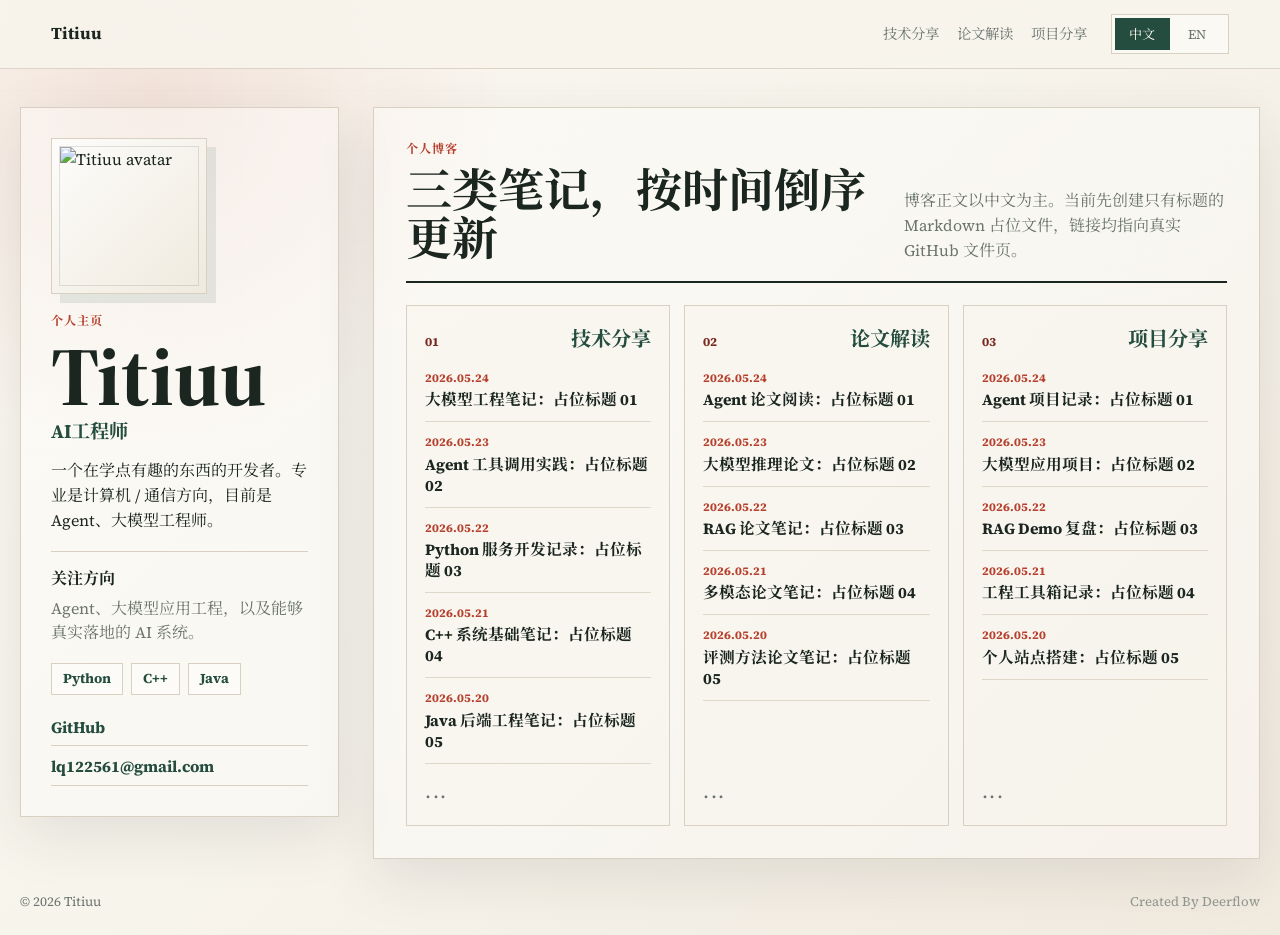
==== index.html @ c2ab6fb0 "Refine homepage resume layout" ====
<!DOCTYPE html>
<html lang="zh-CN">
  <head>
    <meta charset="UTF-8" />
    <meta name="viewport" content="width=device-width, initial-scale=1.0" />
    <meta
      name="description"
      content="Titiuu 的个人主页，记录 AI Agent、大模型工程、论文解读、技术分享和项目实践。"
    />
    <title>Titiuu | AI Engineer</title>
    <link rel="preconnect" href="https://fonts.googleapis.com" />
    <link rel="preconnect" href="https://fonts.gstatic.com" crossorigin />
    <link
      href="https://fonts.googleapis.com/css2?family=Noto+Serif+SC:wght@500;700&family=Source+Serif+4:opsz,wght@8..60,400;8..60,600;8..60,700&display=swap"
      rel="stylesheet"
    />
    <link rel="stylesheet" href="styles.css" />
  </head>
  <body>
    <div class="paper-grain" aria-hidden="true"></div>

    <header class="site-header">
      <a class="brand" href="#top" aria-label="Titiuu home">Titiuu</a>
      <nav class="nav-links" aria-label="Primary navigation">
        <a href="#tech" data-i18n="nav.tech">技术分享</a>
        <a href="#papers" data-i18n="nav.papers">论文解读</a>
        <a href="#projects" data-i18n="nav.projects">项目分享</a>
      </nav>
      <div class="language-switch" aria-label="Language switch">
        <button class="lang-button is-active" type="button" data-lang="zh">中文</button>
        <button class="lang-button" type="button" data-lang="en">EN</button>
      </div>
    </header>

    <main id="top" class="resume-layout">
      <aside class="profile-card" aria-labelledby="profile-title">
        <figure class="avatar-frame">
          <img src="https://github.com/Titiuu.png?size=512" alt="Titiuu avatar" />
        </figure>

        <p class="eyebrow" data-i18n="profile.eyebrow">个人主页</p>
        <h1 id="profile-title">Titiuu</h1>
        <p class="role" data-i18n="profile.role">AI工程师</p>
        <p class="profile-summary" data-i18n="profile.summary">
          一个在学点有趣的东西的开发者。专业是计算机 / 通信方向，目前是 Agent、大模型工程师。
        </p>

        <div class="profile-block">
          <h2 data-i18n="profile.focusTitle">关注方向</h2>
          <p data-i18n="profile.focus">
            Agent、大模型应用工程，以及能够真实落地的 AI 系统。
          </p>
        </div>

        <div class="skills" aria-label="Skills">
          <span>Python</span>
          <span>C++</span>
          <span>Java</span>
        </div>

        <div class="contact-links" aria-label="Contact links">
          <a href="https://github.com/Titiuu" target="_blank" rel="noreferrer">GitHub</a>
          <a href="mailto:lq122561@gmail.com">lq122561@gmail.com</a>
        </div>
      </aside>

      <section class="writing-board" aria-labelledby="writing-title">
        <div class="board-heading">
          <div>
            <p class="eyebrow" data-i18n="board.eyebrow">个人博客</p>
            <h2 id="writing-title" data-i18n="board.title">三类笔记，按时间倒序更新</h2>
          </div>
          <p data-i18n="board.note">
            博客正文以中文为主。当前先创建只有标题的 Markdown 占位文件，链接均指向真实 GitHub 文件页。
          </p>
        </div>

        <div class="columns">
          <article id="tech" class="article-column">
            <header>
              <span class="column-index">01</span>
              <h3 data-i18n="columns.tech">技术分享</h3>
            </header>
            <ol class="article-list">
              <li>
                <time datetime="2026-05-24">2026.05.24</time>
                <a href="https://github.com/Titiuu/Titiuu.github.io/blob/main/blogs/tech/2026-05-24-llm-engineering-notes.md" target="_blank" rel="noreferrer">大模型工程笔记：占位标题 01</a>
              </li>
              <li>
                <time datetime="2026-05-23">2026.05.23</time>
                <a href="https://github.com/Titiuu/Titiuu.github.io/blob/main/blogs/tech/2026-05-23-agent-tool-calling.md" target="_blank" rel="noreferrer">Agent 工具调用实践：占位标题 02</a>
              </li>
              <li>
                <time datetime="2026-05-22">2026.05.22</time>
                <a href="https://github.com/Titiuu/Titiuu.github.io/blob/main/blogs/tech/2026-05-22-python-service-patterns.md" target="_blank" rel="noreferrer">Python 服务开发记录：占位标题 03</a>
              </li>
              <li>
                <time datetime="2026-05-21">2026.05.21</time>
                <a href="https://github.com/Titiuu/Titiuu.github.io/blob/main/blogs/tech/2026-05-21-cpp-systems-notes.md" target="_blank" rel="noreferrer">C++ 系统基础笔记：占位标题 04</a>
              </li>
              <li>
                <time datetime="2026-05-20">2026.05.20</time>
                <a href="https://github.com/Titiuu/Titiuu.github.io/blob/main/blogs/tech/2026-05-20-java-backend-notes.md" target="_blank" rel="noreferrer">Java 后端工程笔记：占位标题 05</a>
              </li>
            </ol>
            <span class="more-mark">...</span>
          </article>

          <article id="papers" class="article-column">
            <header>
              <span class="column-index">02</span>
              <h3 data-i18n="columns.papers">论文解读</h3>
            </header>
            <ol class="article-list">
              <li>
                <time datetime="2026-05-24">2026.05.24</time>
                <a href="https://github.com/Titiuu/Titiuu.github.io/blob/main/blogs/papers/2026-05-24-agent-paper-reading.md" target="_blank" rel="noreferrer">Agent 论文阅读：占位标题 01</a>
              </li>
              <li>
                <time datetime="2026-05-23">2026.05.23</time>
                <a href="https://github.com/Titiuu/Titiuu.github.io/blob/main/blogs/papers/2026-05-23-llm-reasoning-paper.md" target="_blank" rel="noreferrer">大模型推理论文：占位标题 02</a>
              </li>
              <li>
                <time datetime="2026-05-22">2026.05.22</time>
                <a href="https://github.com/Titiuu/Titiuu.github.io/blob/main/blogs/papers/2026-05-22-rag-paper-notes.md" target="_blank" rel="noreferrer">RAG 论文笔记：占位标题 03</a>
              </li>
              <li>
                <time datetime="2026-05-21">2026.05.21</time>
                <a href="https://github.com/Titiuu/Titiuu.github.io/blob/main/blogs/papers/2026-05-21-multimodal-paper-notes.md" target="_blank" rel="noreferrer">多模态论文笔记：占位标题 04</a>
              </li>
              <li>
                <time datetime="2026-05-20">2026.05.20</time>
                <a href="https://github.com/Titiuu/Titiuu.github.io/blob/main/blogs/papers/2026-05-20-evaluation-paper-notes.md" target="_blank" rel="noreferrer">评测方法论文笔记：占位标题 05</a>
              </li>
            </ol>
            <span class="more-mark">...</span>
          </article>

          <article id="projects" class="article-column">
            <header>
              <span class="column-index">03</span>
              <h3 data-i18n="columns.projects">项目分享</h3>
            </header>
            <ol class="article-list">
              <li>
                <time datetime="2026-05-24">2026.05.24</time>
                <a href="https://github.com/Titiuu/Titiuu.github.io/blob/main/blogs/projects/2026-05-24-agent-project-log.md" target="_blank" rel="noreferrer">Agent 项目记录：占位标题 01</a>
              </li>
              <li>
                <time datetime="2026-05-23">2026.05.23</time>
                <a href="https://github.com/Titiuu/Titiuu.github.io/blob/main/blogs/projects/2026-05-23-llm-app-project.md" target="_blank" rel="noreferrer">大模型应用项目：占位标题 02</a>
              </li>
              <li>
                <time datetime="2026-05-22">2026.05.22</time>
                <a href="https://github.com/Titiuu/Titiuu.github.io/blob/main/blogs/projects/2026-05-22-rag-demo-project.md" target="_blank" rel="noreferrer">RAG Demo 复盘：占位标题 03</a>
              </li>
              <li>
                <time datetime="2026-05-21">2026.05.21</time>
                <a href="https://github.com/Titiuu/Titiuu.github.io/blob/main/blogs/projects/2026-05-21-engineering-toolkit.md" target="_blank" rel="noreferrer">工程工具箱记录：占位标题 04</a>
              </li>
              <li>
                <time datetime="2026-05-20">2026.05.20</time>
                <a href="https://github.com/Titiuu/Titiuu.github.io/blob/main/blogs/projects/2026-05-20-personal-site-build.md" target="_blank" rel="noreferrer">个人站点搭建：占位标题 05</a>
              </li>
            </ol>
            <span class="more-mark">...</span>
          </article>
        </div>
      </section>
    </main>

    <footer class="site-footer">
      <span>© 2026 Titiuu</span>
      <a href="https://deerflow.tech" target="_blank" rel="noreferrer">Created By Deerflow</a>
    </footer>

    <script src="script.js"></script>
  </body>
</html>
---- styles.css ----
:root {
  --ink: #1c2621;
  --muted: #6b756e;
  --paper: #f7f4ec;
  --paper-deep: #eee7db;
  --line: #d8d0c0;
  --accent: #b63f2d;
  --accent-dark: #78291f;
  --green: #244d3f;
  --shadow: 0 18px 56px rgba(40, 43, 36, 0.1);
}

* {
  box-sizing: border-box;
}

html {
  scroll-behavior: smooth;
}

body {
  min-height: 100vh;
  margin: 0;
  color: var(--ink);
  background:
    radial-gradient(circle at 12% 10%, rgba(182, 63, 45, 0.11), transparent 22rem),
    linear-gradient(135deg, #fbf8f1 0%, var(--paper) 48%, #f1eadf 100%);
  font-family: "Source Serif 4", "Noto Serif SC", Georgia, serif;
  font-size: 16px;
  line-height: 1.55;
}

a {
  color: inherit;
  text-decoration: none;
}

.paper-grain {
  position: fixed;
  inset: 0;
  pointer-events: none;
  opacity: 0.2;
  background-image:
    linear-gradient(rgba(28, 38, 33, 0.045) 1px, transparent 1px),
    linear-gradient(90deg, rgba(28, 38, 33, 0.035) 1px, transparent 1px);
  background-size: 30px 30px;
  mask-image: linear-gradient(to bottom, black, transparent 88%);
}

.site-header {
  position: sticky;
  top: 0;
  z-index: 10;
  display: grid;
  grid-template-columns: 1fr auto auto;
  align-items: center;
  gap: 24px;
  min-height: 64px;
  padding: 14px clamp(18px, 4vw, 52px);
  border-bottom: 1px solid rgba(216, 208, 192, 0.86);
  background: rgba(247, 244, 236, 0.88);
  backdrop-filter: blur(18px);
}

.brand {
  font-size: 1.05rem;
  font-weight: 700;
}

.nav-links {
  display: flex;
  gap: 18px;
  color: var(--muted);
  font-size: 0.9rem;
}

.nav-links a {
  transition: color 160ms ease;
}

.nav-links a:hover {
  color: var(--accent);
}

.language-switch {
  display: grid;
  grid-template-columns: 1fr 1fr;
  width: 118px;
  padding: 3px;
  border: 1px solid var(--line);
  background: rgba(255, 255, 255, 0.46);
}

.lang-button {
  min-height: 32px;
  border: 0;
  color: var(--muted);
  background: transparent;
  font: inherit;
  font-size: 0.82rem;
  cursor: pointer;
}

.lang-button.is-active {
  color: #fffaf2;
  background: var(--green);
}

.resume-layout {
  position: relative;
  z-index: 1;
  display: grid;
  grid-template-columns: minmax(260px, 0.36fr) minmax(0, 1fr);
  gap: clamp(18px, 3vw, 34px);
  width: min(1240px, calc(100% - 36px));
  margin: 0 auto;
  padding: clamp(22px, 3vw, 38px) 0 20px;
}

.profile-card,
.writing-board {
  border: 1px solid var(--line);
  background: rgba(255, 255, 255, 0.36);
  box-shadow: var(--shadow);
}

.profile-card {
  align-self: start;
  padding: clamp(20px, 2.4vw, 30px);
}

.avatar-frame {
  width: min(156px, 46vw);
  aspect-ratio: 1;
  margin: 0 0 18px;
  padding: 7px;
  border: 1px solid var(--line);
  background:
    linear-gradient(135deg, rgba(255, 255, 255, 0.76), rgba(236, 230, 217, 0.72)),
    var(--paper);
  box-shadow: 9px 9px 0 rgba(36, 77, 63, 0.1);
}

.avatar-frame img {
  display: block;
  width: 100%;
  height: 100%;
  object-fit: cover;
  border: 1px solid rgba(28, 38, 33, 0.12);
}

.eyebrow {
  margin: 0 0 8px;
  color: var(--accent);
  font-size: 0.76rem;
  font-weight: 700;
  letter-spacing: 0.08em;
  text-transform: uppercase;
}

h1,
h2,
h3,
p,
figure,
ol {
  margin-top: 0;
}

h1 {
  margin-bottom: 3px;
  font-size: clamp(3rem, 7vw, 5.2rem);
  line-height: 0.9;
}

.role {
  margin-bottom: 12px;
  color: var(--green);
  font-size: 1.2rem;
  font-weight: 700;
}

.profile-summary {
  margin-bottom: 18px;
  color: var(--ink);
}

.profile-block {
  padding-top: 14px;
  border-top: 1px solid var(--line);
}

.profile-block h2 {
  margin-bottom: 5px;
  font-size: 1rem;
}

.profile-block p {
  margin-bottom: 0;
  color: var(--muted);
}

.skills {
  display: flex;
  flex-wrap: wrap;
  gap: 8px;
  margin-top: 18px;
}

.skills span {
  display: inline-flex;
  align-items: center;
  min-height: 30px;
  padding: 4px 11px;
  border: 1px solid var(--line);
  color: var(--green);
  background: rgba(255, 255, 255, 0.4);
  font-size: 0.86rem;
  font-weight: 700;
}

.contact-links {
  display: grid;
  gap: 8px;
  margin-top: 20px;
}

.contact-links a {
  padding-bottom: 6px;
  border-bottom: 1px solid var(--line);
  color: var(--green);
  font-weight: 700;
  overflow-wrap: anywhere;
}

.writing-board {
  padding: clamp(20px, 2.6vw, 32px);
}

.board-heading {
  display: grid;
  grid-template-columns: minmax(0, 1fr) minmax(260px, 0.68fr);
  gap: 24px;
  align-items: end;
  margin-bottom: 22px;
  padding-bottom: 18px;
  border-bottom: 2px solid var(--ink);
}

.board-heading h2 {
  margin-bottom: 0;
  font-size: clamp(1.8rem, 3.6vw, 3.2rem);
  line-height: 1.04;
}

.board-heading p:not(.eyebrow) {
  margin-bottom: 0;
  color: var(--muted);
}

.columns {
  display: grid;
  grid-template-columns: repeat(3, minmax(0, 1fr));
  gap: 14px;
}

.article-column {
  min-height: 470px;
  display: flex;
  flex-direction: column;
  padding: 18px;
  border: 1px solid var(--line);
  background: rgba(247, 244, 236, 0.56);
}

.article-column header {
  display: flex;
  align-items: baseline;
  justify-content: space-between;
  gap: 10px;
  margin-bottom: 14px;
}

.article-column h3 {
  margin-bottom: 0;
  color: var(--green);
  font-size: 1.26rem;
}

.column-index {
  color: var(--accent-dark);
  font-size: 0.78rem;
  font-weight: 700;
}

.article-list {
  display: grid;
  gap: 11px;
  margin-bottom: 0;
  padding-left: 0;
  list-style: none;
}

.article-list li {
  padding-bottom: 11px;
  border-bottom: 1px solid rgba(216, 208, 192, 0.8);
}

.article-list time {
  display: block;
  margin-bottom: 2px;
  color: var(--accent);
  font-size: 0.74rem;
  font-weight: 700;
}

.article-list a {
  display: block;
  color: var(--ink);
  font-size: 0.98rem;
  font-weight: 700;
  line-height: 1.34;
  transition:
    color 160ms ease,
    transform 160ms ease;
}

.article-list a:hover {
  color: var(--accent-dark);
  transform: translateX(3px);
}

.more-mark {
  margin-top: auto;
  padding-top: 12px;
  color: var(--muted);
  font-size: 1.25rem;
  letter-spacing: 0.12em;
}

.site-footer {
  position: relative;
  z-index: 1;
  display: flex;
  justify-content: space-between;
  gap: 18px;
  width: min(1240px, calc(100% - 36px));
  margin: 0 auto;
  padding: 12px 0 24px;
  color: var(--muted);
  font-size: 0.82rem;
}

.site-footer a {
  opacity: 0.72;
  transition: opacity 160ms ease;
}

.site-footer a:hover {
  opacity: 1;
}

@media (max-width: 1080px) {
  .resume-layout {
    grid-template-columns: 1fr;
  }

  .profile-card {
    display: grid;
    grid-template-columns: auto minmax(0, 1fr);
    gap: 18px 24px;
    align-items: start;
  }

  .avatar-frame {
    grid-row: span 4;
  }

  .profile-block,
  .skills,
  .contact-links {
    grid-column: 1 / -1;
  }
}

@media (max-width: 820px) {
  body {
    font-size: 15px;
  }

  .site-header {
    grid-template-columns: 1fr auto;
    gap: 10px;
    padding: 12px 18px;
  }

  .nav-links {
    grid-column: 1 / -1;
    justify-content: space-between;
    gap: 8px;
    order: 3;
    font-size: 0.84rem;
  }

  .language-switch {
    width: 108px;
  }

  .resume-layout {
    width: min(100% - 28px, 1240px);
    padding-top: 18px;
  }

  .profile-card {
    display: block;
  }

  .board-heading,
  .columns {
    grid-template-columns: 1fr;
  }

  .article-column {
    min-height: auto;
  }

  .site-footer {
    width: min(100% - 28px, 1240px);
    flex-direction: column;
    gap: 6px;
  }
}

@media (prefers-reduced-motion: reduce) {
  *,
  *::before,
  *::after {
    scroll-behavior: auto !important;
    transition: none !important;
  }
}
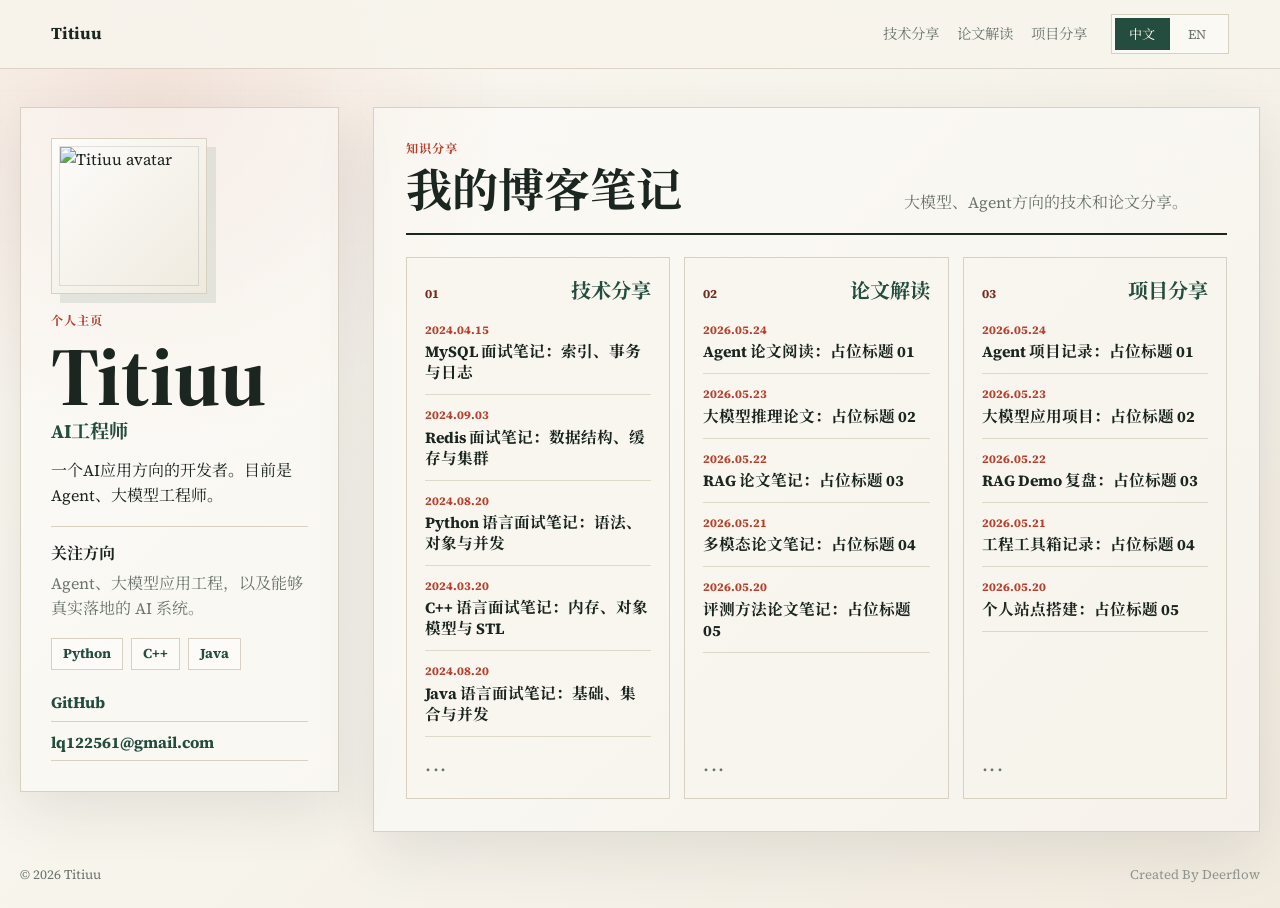
==== commit d30d264a: "docs: add interview notes for core tech topics" ====
--- a/index.html
+++ b/index.html
@@ -42,7 +42,7 @@
         <h1 id="profile-title">Titiuu</h1>
         <p class="role" data-i18n="profile.role">AI工程师</p>
         <p class="profile-summary" data-i18n="profile.summary">
-          一个在学点有趣的东西的开发者。专业是计算机 / 通信方向，目前是 Agent、大模型工程师。
+          一个AI应用方向的开发者。目前是 Agent、大模型工程师。
         </p>
 
         <div class="profile-block">
@@ -67,11 +67,11 @@
       <section class="writing-board" aria-labelledby="writing-title">
         <div class="board-heading">
           <div>
-            <p class="eyebrow" data-i18n="board.eyebrow">个人博客</p>
-            <h2 id="writing-title" data-i18n="board.title">三类笔记，按时间倒序更新</h2>
+            <p class="eyebrow" data-i18n="board.eyebrow">知识分享</p>
+            <h2 id="writing-title" data-i18n="board.title">我的博客笔记</h2>
           </div>
           <p data-i18n="board.note">
-            博客正文以中文为主。当前先创建只有标题的 Markdown 占位文件，链接均指向真实 GitHub 文件页。
+            大模型、Agent方向的技术和论文分享。
           </p>
         </div>
 
@@ -83,24 +83,24 @@
             </header>
             <ol class="article-list">
               <li>
-                <time datetime="2026-05-24">2026.05.24</time>
-                <a href="https://github.com/Titiuu/Titiuu.github.io/blob/main/blogs/tech/2026-05-24-llm-engineering-notes.md" target="_blank" rel="noreferrer">大模型工程笔记：占位标题 01</a>
+                <time datetime="2024-04-15">2024.04.15</time>
+                <a href="https://github.com/Titiuu/Titiuu.github.io/blob/main/blogs/tech/2024-04-15-mysql-notes.md" target="_blank" rel="noreferrer">MySQL 面试笔记：索引、事务与日志</a>
               </li>
               <li>
-                <time datetime="2026-05-23">2026.05.23</time>
-                <a href="https://github.com/Titiuu/Titiuu.github.io/blob/main/blogs/tech/2026-05-23-agent-tool-calling.md" target="_blank" rel="noreferrer">Agent 工具调用实践：占位标题 02</a>
+                <time datetime="2024-09-03">2024.09.03</time>
+                <a href="https://github.com/Titiuu/Titiuu.github.io/blob/main/blogs/tech/2024-09-03-redis-notes.md" target="_blank" rel="noreferrer">Redis 面试笔记：数据结构、缓存与集群</a>
               </li>
               <li>
-                <time datetime="2026-05-22">2026.05.22</time>
-                <a href="https://github.com/Titiuu/Titiuu.github.io/blob/main/blogs/tech/2026-05-22-python-service-patterns.md" target="_blank" rel="noreferrer">Python 服务开发记录：占位标题 03</a>
+                <time datetime="2024-08-20">2024.08.20</time>
+                <a href="https://github.com/Titiuu/Titiuu.github.io/blob/main/blogs/tech/2024-08-20-python-notes.md" target="_blank" rel="noreferrer">Python 语言面试笔记：语法、对象与并发</a>
               </li>
               <li>
-                <time datetime="2026-05-21">2026.05.21</time>
-                <a href="https://github.com/Titiuu/Titiuu.github.io/blob/main/blogs/tech/2026-05-21-cpp-systems-notes.md" target="_blank" rel="noreferrer">C++ 系统基础笔记：占位标题 04</a>
+                <time datetime="2024-03-20">2024.03.20</time>
+                <a href="https://github.com/Titiuu/Titiuu.github.io/blob/main/blogs/tech/2024-03-20-cpp-notes.md" target="_blank" rel="noreferrer">C++ 语言面试笔记：内存、对象模型与 STL</a>
               </li>
               <li>
-                <time datetime="2026-05-20">2026.05.20</time>
-                <a href="https://github.com/Titiuu/Titiuu.github.io/blob/main/blogs/tech/2026-05-20-java-backend-notes.md" target="_blank" rel="noreferrer">Java 后端工程笔记：占位标题 05</a>
+                <time datetime="2024-08-20">2024.08.20</time>
+                <a href="https://github.com/Titiuu/Titiuu.github.io/blob/main/blogs/tech/2024-08-20-java-notes.md" target="_blank" rel="noreferrer">Java 语言面试笔记：基础、集合与并发</a>
               </li>
             </ol>
             <span class="more-mark">...</span>
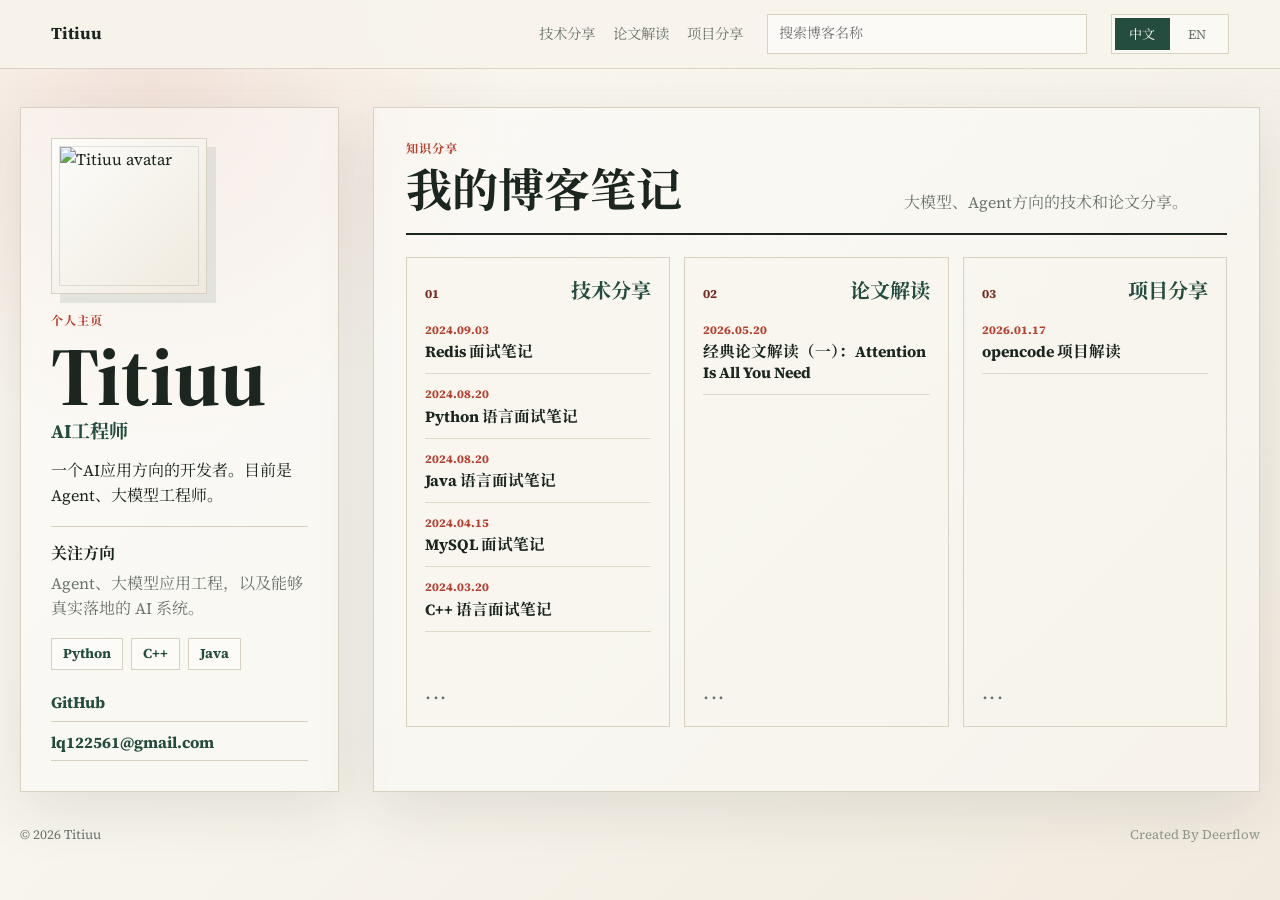
==== commit 70cfc516: "feat: add blog reader pages" ====
--- a/index.html
+++ b/index.html
@@ -22,10 +22,21 @@
     <header class="site-header">
       <a class="brand" href="#top" aria-label="Titiuu home">Titiuu</a>
       <nav class="nav-links" aria-label="Primary navigation">
-        <a href="#tech" data-i18n="nav.tech">技术分享</a>
-        <a href="#papers" data-i18n="nav.papers">论文解读</a>
-        <a href="#projects" data-i18n="nav.projects">项目分享</a>
+        <a href="category.html?category=tech" data-i18n="nav.tech">技术分享</a>
+        <a href="category.html?category=papers" data-i18n="nav.papers">论文解读</a>
+        <a href="category.html?category=projects" data-i18n="nav.projects">项目分享</a>
       </nav>
+      <form class="site-search" id="site-search-form" role="search">
+        <label class="sr-only" for="site-search-input" data-i18n="search.label">搜索博客</label>
+        <input
+          id="site-search-input"
+          type="search"
+          autocomplete="off"
+          placeholder="搜索博客名称"
+          data-i18n-placeholder="search.placeholder"
+        />
+        <div class="search-results" id="site-search-results" aria-live="polite"></div>
+      </form>
       <div class="language-switch" aria-label="Language switch">
         <button class="lang-button is-active" type="button" data-lang="zh">中文</button>
         <button class="lang-button" type="button" data-lang="en">EN</button>
@@ -81,29 +92,8 @@
               <span class="column-index">01</span>
               <h3 data-i18n="columns.tech">技术分享</h3>
             </header>
-            <ol class="article-list">
-              <li>
-                <time datetime="2024-04-15">2024.04.15</time>
-                <a href="https://github.com/Titiuu/Titiuu.github.io/blob/main/blogs/tech/2024-04-15-mysql-notes.md" target="_blank" rel="noreferrer">MySQL 面试笔记：索引、事务与日志</a>
-              </li>
-              <li>
-                <time datetime="2024-09-03">2024.09.03</time>
-                <a href="https://github.com/Titiuu/Titiuu.github.io/blob/main/blogs/tech/2024-09-03-redis-notes.md" target="_blank" rel="noreferrer">Redis 面试笔记：数据结构、缓存与集群</a>
-              </li>
-              <li>
-                <time datetime="2024-08-20">2024.08.20</time>
-                <a href="https://github.com/Titiuu/Titiuu.github.io/blob/main/blogs/tech/2024-08-20-python-notes.md" target="_blank" rel="noreferrer">Python 语言面试笔记：语法、对象与并发</a>
-              </li>
-              <li>
-                <time datetime="2024-03-20">2024.03.20</time>
-                <a href="https://github.com/Titiuu/Titiuu.github.io/blob/main/blogs/tech/2024-03-20-cpp-notes.md" target="_blank" rel="noreferrer">C++ 语言面试笔记：内存、对象模型与 STL</a>
-              </li>
-              <li>
-                <time datetime="2024-08-20">2024.08.20</time>
-                <a href="https://github.com/Titiuu/Titiuu.github.io/blob/main/blogs/tech/2024-08-20-java-notes.md" target="_blank" rel="noreferrer">Java 语言面试笔记：基础、集合与并发</a>
-              </li>
-            </ol>
-            <span class="more-mark">...</span>
+            <ol class="article-list" data-home-category="tech"></ol>
+            <a class="more-mark" href="category.html?category=tech" aria-label="更多技术分享">...</a>
           </article>
 
           <article id="papers" class="article-column">
@@ -111,29 +101,8 @@
               <span class="column-index">02</span>
               <h3 data-i18n="columns.papers">论文解读</h3>
             </header>
-            <ol class="article-list">
-              <li>
-                <time datetime="2026-05-24">2026.05.24</time>
-                <a href="https://github.com/Titiuu/Titiuu.github.io/blob/main/blogs/papers/2026-05-24-agent-paper-reading.md" target="_blank" rel="noreferrer">Agent 论文阅读：占位标题 01</a>
-              </li>
-              <li>
-                <time datetime="2026-05-23">2026.05.23</time>
-                <a href="https://github.com/Titiuu/Titiuu.github.io/blob/main/blogs/papers/2026-05-23-llm-reasoning-paper.md" target="_blank" rel="noreferrer">大模型推理论文：占位标题 02</a>
-              </li>
-              <li>
-                <time datetime="2026-05-22">2026.05.22</time>
-                <a href="https://github.com/Titiuu/Titiuu.github.io/blob/main/blogs/papers/2026-05-22-rag-paper-notes.md" target="_blank" rel="noreferrer">RAG 论文笔记：占位标题 03</a>
-              </li>
-              <li>
-                <time datetime="2026-05-21">2026.05.21</time>
-                <a href="https://github.com/Titiuu/Titiuu.github.io/blob/main/blogs/papers/2026-05-21-multimodal-paper-notes.md" target="_blank" rel="noreferrer">多模态论文笔记：占位标题 04</a>
-              </li>
-              <li>
-                <time datetime="2026-05-20">2026.05.20</time>
-                <a href="https://github.com/Titiuu/Titiuu.github.io/blob/main/blogs/papers/2026-05-20-evaluation-paper-notes.md" target="_blank" rel="noreferrer">评测方法论文笔记：占位标题 05</a>
-              </li>
-            </ol>
-            <span class="more-mark">...</span>
+            <ol class="article-list" data-home-category="papers"></ol>
+            <a class="more-mark" href="category.html?category=papers" aria-label="更多论文解读">...</a>
           </article>
 
           <article id="projects" class="article-column">
@@ -141,29 +110,8 @@
               <span class="column-index">03</span>
               <h3 data-i18n="columns.projects">项目分享</h3>
             </header>
-            <ol class="article-list">
-              <li>
-                <time datetime="2026-05-24">2026.05.24</time>
-                <a href="https://github.com/Titiuu/Titiuu.github.io/blob/main/blogs/projects/2026-05-24-agent-project-log.md" target="_blank" rel="noreferrer">Agent 项目记录：占位标题 01</a>
-              </li>
-              <li>
-                <time datetime="2026-05-23">2026.05.23</time>
-                <a href="https://github.com/Titiuu/Titiuu.github.io/blob/main/blogs/projects/2026-05-23-llm-app-project.md" target="_blank" rel="noreferrer">大模型应用项目：占位标题 02</a>
-              </li>
-              <li>
-                <time datetime="2026-05-22">2026.05.22</time>
-                <a href="https://github.com/Titiuu/Titiuu.github.io/blob/main/blogs/projects/2026-05-22-rag-demo-project.md" target="_blank" rel="noreferrer">RAG Demo 复盘：占位标题 03</a>
-              </li>
-              <li>
-                <time datetime="2026-05-21">2026.05.21</time>
-                <a href="https://github.com/Titiuu/Titiuu.github.io/blob/main/blogs/projects/2026-05-21-engineering-toolkit.md" target="_blank" rel="noreferrer">工程工具箱记录：占位标题 04</a>
-              </li>
-              <li>
-                <time datetime="2026-05-20">2026.05.20</time>
-                <a href="https://github.com/Titiuu/Titiuu.github.io/blob/main/blogs/projects/2026-05-20-personal-site-build.md" target="_blank" rel="noreferrer">个人站点搭建：占位标题 05</a>
-              </li>
-            </ol>
-            <span class="more-mark">...</span>
+            <ol class="article-list" data-home-category="projects"></ol>
+            <a class="more-mark" href="category.html?category=projects" aria-label="更多项目分享">...</a>
           </article>
         </div>
       </section>
@@ -174,6 +122,7 @@
       <a href="https://deerflow.tech" target="_blank" rel="noreferrer">Created By Deerflow</a>
     </footer>
 
+    <script src="blog-data.js"></script>
     <script src="script.js"></script>
   </body>
 </html>
--- a/styles.css
+++ b/styles.css
@@ -52,7 +52,7 @@
   top: 0;
   z-index: 10;
   display: grid;
-  grid-template-columns: 1fr auto auto;
+  grid-template-columns: 1fr auto minmax(220px, 320px) auto;
   align-items: center;
   gap: 24px;
   min-height: 64px;
@@ -82,6 +82,82 @@
   color: var(--accent);
 }
 
+.nav-links a.is-active {
+  color: var(--accent-dark);
+  font-weight: 700;
+}
+
+.sr-only {
+  position: absolute;
+  width: 1px;
+  height: 1px;
+  padding: 0;
+  margin: -1px;
+  overflow: hidden;
+  clip: rect(0, 0, 0, 0);
+  white-space: nowrap;
+  border: 0;
+}
+
+.site-search {
+  position: relative;
+}
+
+.site-search input,
+.reader-controls input {
+  width: 100%;
+  min-height: 38px;
+  border: 1px solid var(--line);
+  border-radius: 0;
+  padding: 8px 11px;
+  color: var(--ink);
+  background: rgba(255, 255, 255, 0.58);
+  font: inherit;
+  font-size: 0.88rem;
+  outline: none;
+}
+
+.site-search input:focus,
+.reader-controls input:focus {
+  border-color: var(--accent);
+  box-shadow: 0 0 0 3px rgba(182, 63, 45, 0.12);
+}
+
+.search-results {
+  position: absolute;
+  top: calc(100% + 8px);
+  right: 0;
+  display: none;
+  width: min(360px, 82vw);
+  border: 1px solid var(--line);
+  background: rgba(255, 252, 246, 0.98);
+  box-shadow: var(--shadow);
+  z-index: 20;
+}
+
+.search-results.is-open {
+  display: grid;
+}
+
+.search-results a,
+.search-results p {
+  display: grid;
+  gap: 2px;
+  margin: 0;
+  padding: 11px 12px;
+  border-bottom: 1px solid rgba(216, 208, 192, 0.72);
+}
+
+.search-results a:hover {
+  color: var(--accent-dark);
+  background: rgba(182, 63, 45, 0.07);
+}
+
+.search-results small {
+  color: var(--muted);
+  font-size: 0.76rem;
+}
+
 .language-switch {
   display: grid;
   grid-template-columns: 1fr 1fr;
@@ -336,6 +412,261 @@
   color: var(--muted);
   font-size: 1.25rem;
   letter-spacing: 0.12em;
+}
+
+a.more-mark {
+  display: inline-block;
+  width: max-content;
+  transition: color 160ms ease;
+}
+
+a.more-mark:hover {
+  color: var(--accent-dark);
+}
+
+.empty-item {
+  color: var(--muted);
+  font-style: italic;
+}
+
+.reader-layout {
+  position: relative;
+  z-index: 1;
+  display: grid;
+  grid-template-columns: minmax(280px, 340px) minmax(0, 1fr);
+  gap: clamp(18px, 3vw, 34px);
+  width: min(1280px, calc(100% - 36px));
+  margin: 0 auto;
+  padding: clamp(22px, 3vw, 38px) 0 20px;
+}
+
+.reader-sidebar,
+.markdown-preview {
+  border: 1px solid var(--line);
+  background: rgba(255, 255, 255, 0.42);
+  box-shadow: var(--shadow);
+}
+
+.reader-sidebar {
+  position: sticky;
+  top: 86px;
+  align-self: start;
+  max-height: calc(100vh - 112px);
+  display: flex;
+  flex-direction: column;
+  padding: clamp(18px, 2.2vw, 26px);
+}
+
+.reader-sidebar h1 {
+  margin-bottom: 8px;
+  font-size: clamp(2rem, 4vw, 3.4rem);
+  line-height: 0.98;
+}
+
+.reader-count {
+  margin-bottom: 16px;
+  color: var(--muted);
+}
+
+.reader-controls {
+  display: grid;
+  gap: 10px;
+  margin-bottom: 16px;
+}
+
+.sort-switch {
+  display: grid;
+  grid-template-columns: 1fr 1fr;
+  border: 1px solid var(--line);
+  background: rgba(255, 255, 255, 0.44);
+}
+
+.sort-button {
+  min-height: 36px;
+  border: 0;
+  color: var(--muted);
+  background: transparent;
+  font: inherit;
+  font-size: 0.84rem;
+  cursor: pointer;
+}
+
+.sort-button.is-active {
+  color: #fffaf2;
+  background: var(--green);
+}
+
+.reader-list {
+  display: grid;
+  gap: 8px;
+  margin: 0;
+  padding: 0;
+  overflow: auto;
+  list-style: none;
+}
+
+.reader-list button {
+  width: 100%;
+  border: 1px solid rgba(216, 208, 192, 0.78);
+  padding: 11px;
+  color: var(--ink);
+  background: rgba(247, 244, 236, 0.62);
+  font: inherit;
+  text-align: left;
+  cursor: pointer;
+  transition:
+    border-color 160ms ease,
+    background 160ms ease,
+    transform 160ms ease;
+}
+
+.reader-list button:hover,
+.reader-list button.is-active {
+  border-color: rgba(182, 63, 45, 0.56);
+  background: rgba(182, 63, 45, 0.08);
+  transform: translateX(3px);
+}
+
+.reader-list time {
+  display: block;
+  margin-bottom: 3px;
+  color: var(--accent);
+  font-size: 0.74rem;
+  font-weight: 700;
+}
+
+.reader-list span {
+  display: block;
+  font-weight: 700;
+  line-height: 1.34;
+}
+
+.markdown-preview {
+  min-height: 72vh;
+  padding: clamp(22px, 4vw, 54px);
+  overflow: hidden;
+}
+
+.markdown-preview h1 {
+  max-width: 900px;
+  margin-bottom: 22px;
+  font-size: clamp(2.1rem, 5vw, 4.4rem);
+  line-height: 1.02;
+}
+
+.markdown-preview h2 {
+  margin: 42px 0 14px;
+  padding-top: 18px;
+  border-top: 1px solid var(--line);
+  color: var(--green);
+  font-size: clamp(1.42rem, 2.4vw, 2.15rem);
+}
+
+.markdown-preview h3 {
+  margin: 28px 0 10px;
+  color: var(--accent-dark);
+  font-size: 1.26rem;
+}
+
+.markdown-preview h4 {
+  margin: 22px 0 8px;
+  color: var(--green);
+  font-size: 1.05rem;
+}
+
+.markdown-preview p,
+.markdown-preview li,
+.markdown-preview blockquote {
+  max-width: 900px;
+}
+
+.markdown-preview p {
+  margin-bottom: 14px;
+}
+
+.markdown-preview a {
+  color: var(--accent-dark);
+  border-bottom: 1px solid rgba(182, 63, 45, 0.35);
+}
+
+.markdown-preview ul,
+.markdown-preview ol {
+  display: grid;
+  gap: 7px;
+  margin: 0 0 18px;
+  padding-left: 1.4rem;
+}
+
+.markdown-preview blockquote {
+  margin: 18px 0;
+  padding: 12px 16px;
+  border-left: 4px solid var(--accent);
+  color: var(--green);
+  background: rgba(182, 63, 45, 0.07);
+}
+
+.markdown-preview pre {
+  max-width: 100%;
+  margin: 18px 0;
+  padding: 16px;
+  overflow: auto;
+  border: 1px solid rgba(216, 208, 192, 0.88);
+  background: #1f2824;
+  color: #f7f4ec;
+  font-family: "SFMono-Regular", Consolas, monospace;
+  font-size: 0.9rem;
+  line-height: 1.55;
+}
+
+.markdown-preview code {
+  padding: 1px 5px;
+  background: rgba(36, 77, 63, 0.1);
+  color: var(--accent-dark);
+  font-family: "SFMono-Regular", Consolas, monospace;
+  font-size: 0.9em;
+}
+
+.markdown-preview pre code {
+  padding: 0;
+  color: inherit;
+  background: transparent;
+}
+
+.markdown-preview hr {
+  margin: 30px 0;
+  border: 0;
+  border-top: 1px solid var(--line);
+}
+
+.table-wrap {
+  max-width: 100%;
+  margin: 18px 0;
+  overflow-x: auto;
+}
+
+.markdown-preview table {
+  width: 100%;
+  border-collapse: collapse;
+  min-width: 560px;
+  background: rgba(247, 244, 236, 0.56);
+}
+
+.markdown-preview th,
+.markdown-preview td {
+  border: 1px solid var(--line);
+  padding: 9px 11px;
+  text-align: left;
+  vertical-align: top;
+}
+
+.markdown-preview th {
+  color: var(--green);
+  background: rgba(36, 77, 63, 0.08);
+}
+
+.empty-preview {
+  color: var(--muted);
+  font-size: 1.1rem;
 }
 
 .site-footer {
@@ -361,6 +692,15 @@
 }
 
 @media (max-width: 1080px) {
+  .site-header {
+    grid-template-columns: 1fr auto auto;
+  }
+
+  .site-search {
+    grid-column: 1 / -1;
+    order: 4;
+  }
+
   .resume-layout {
     grid-template-columns: 1fr;
   }
@@ -411,6 +751,22 @@
     padding-top: 18px;
   }
 
+  .reader-layout {
+    grid-template-columns: 1fr;
+    width: min(100% - 28px, 1240px);
+    padding-top: 18px;
+  }
+
+  .reader-sidebar {
+    position: static;
+    max-height: none;
+  }
+
+  .markdown-preview {
+    min-height: auto;
+    padding: 22px 18px;
+  }
+
   .profile-card {
     display: block;
   }
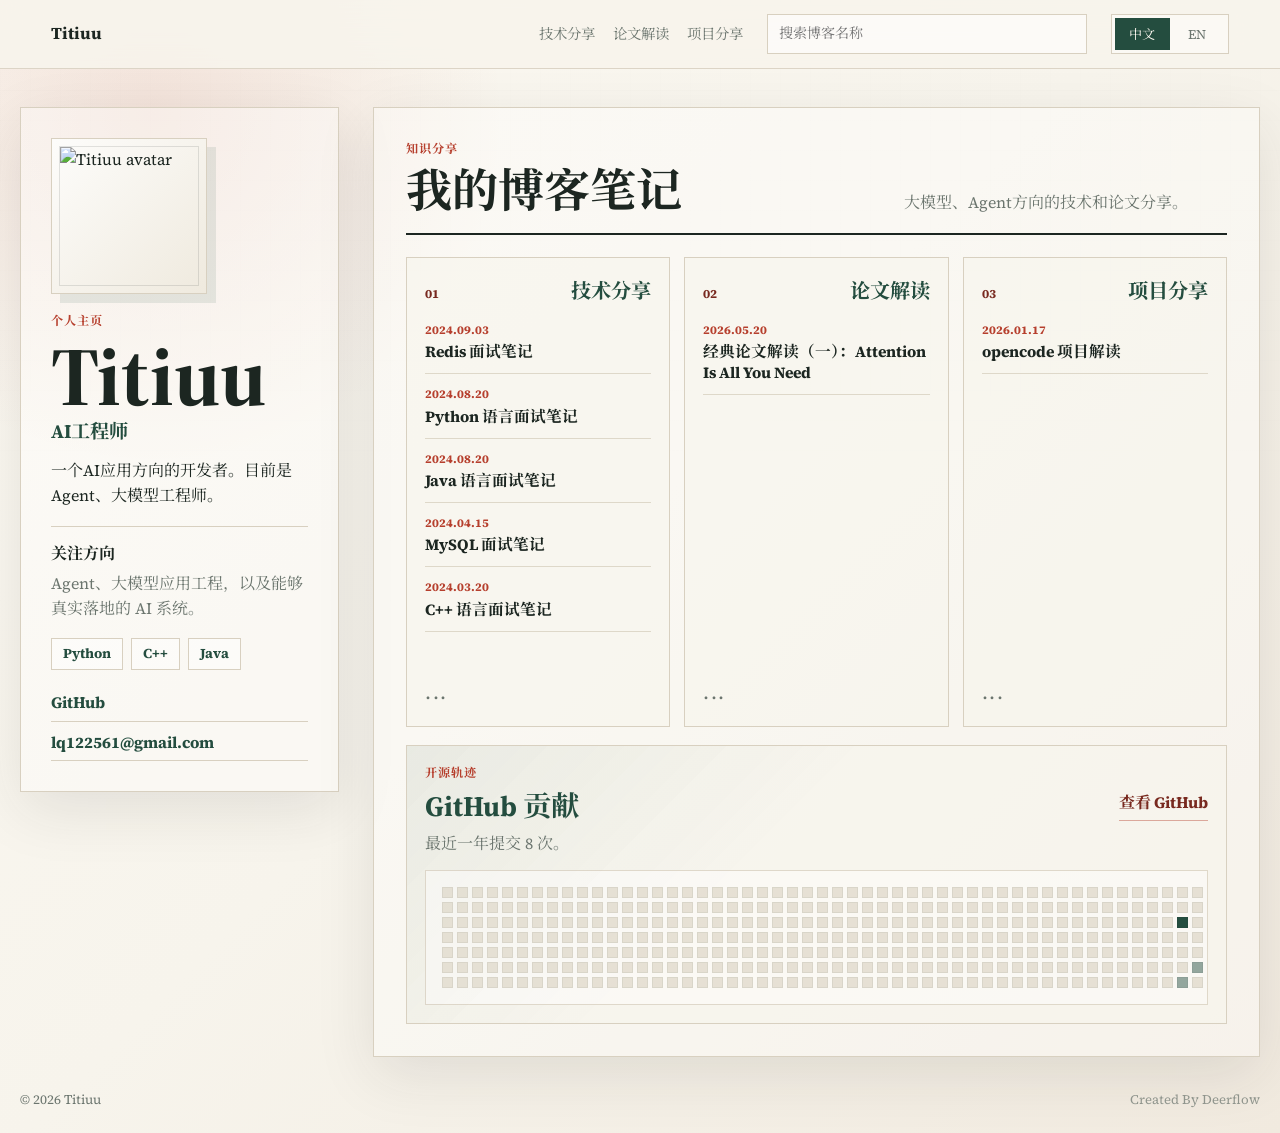
==== commit 631a5de5: "Add GitHub contributions heatmap" ====
--- a/index.html
+++ b/index.html
@@ -114,6 +114,37 @@
             <a class="more-mark" href="category.html?category=projects" aria-label="更多项目分享">...</a>
           </article>
         </div>
+
+        <section class="github-contributions" aria-labelledby="github-contributions-title">
+          <div class="github-contributions-heading">
+            <div>
+              <p class="eyebrow" data-i18n="github.eyebrow">开源轨迹</p>
+              <h2 id="github-contributions-title" data-i18n="github.title">
+                GitHub 贡献
+              </h2>
+            </div>
+            <a
+              class="github-profile-link"
+              href="https://github.com/Titiuu"
+              target="_blank"
+              rel="noreferrer"
+              data-i18n="github.link"
+            >
+              查看 GitHub
+            </a>
+          </div>
+          <p id="github-contributions-note">
+            正在同步 GitHub 数据。
+          </p>
+          <div class="contribution-chart" aria-label="Titiuu GitHub contributions heatmap">
+            <div
+              class="contribution-grid"
+              id="github-contribution-grid"
+              role="grid"
+              aria-label="Titiuu GitHub contributions heatmap"
+            ></div>
+          </div>
+        </section>
       </section>
     </main>
 
@@ -123,6 +154,7 @@
     </footer>
 
     <script src="blog-data.js"></script>
+    <script src="github-contributions-data.js"></script>
     <script src="script.js"></script>
   </body>
 </html>
--- a/styles.css
+++ b/styles.css
@@ -429,6 +429,98 @@
   font-style: italic;
 }
 
+.github-contributions {
+  margin-top: 18px;
+  padding: 18px;
+  border: 1px solid var(--line);
+  background:
+    linear-gradient(135deg, rgba(36, 77, 63, 0.07), transparent 42%),
+    rgba(247, 244, 236, 0.56);
+}
+
+.github-contributions-heading {
+  display: flex;
+  align-items: end;
+  justify-content: space-between;
+  gap: 16px;
+  margin-bottom: 10px;
+}
+
+.github-contributions h2 {
+  margin-bottom: 0;
+  color: var(--green);
+  font-size: clamp(1.35rem, 2.2vw, 2rem);
+  line-height: 1.08;
+}
+
+.github-contributions p:not(.eyebrow) {
+  margin-bottom: 14px;
+  color: var(--muted);
+}
+
+.github-profile-link {
+  flex: 0 0 auto;
+  padding-bottom: 5px;
+  border-bottom: 1px solid rgba(182, 63, 45, 0.42);
+  color: var(--accent-dark);
+  font-weight: 700;
+  transition:
+    border-color 160ms ease,
+    color 160ms ease,
+    transform 160ms ease;
+}
+
+.github-profile-link:hover {
+  border-color: var(--accent-dark);
+  color: var(--accent);
+  transform: translateX(3px);
+}
+
+.contribution-chart {
+  min-height: 116px;
+  overflow-x: auto;
+  border: 1px solid rgba(216, 208, 192, 0.82);
+  background: rgba(255, 255, 255, 0.42);
+}
+
+.contribution-grid {
+  display: grid;
+  grid-auto-flow: column;
+  grid-auto-columns: 11px;
+  grid-template-rows: repeat(7, 11px);
+  gap: 4px;
+  width: max-content;
+  min-width: 100%;
+  padding: 16px;
+}
+
+.contribution-grid.is-empty {
+  min-height: 116px;
+}
+
+.contribution-day {
+  width: 11px;
+  height: 11px;
+  border: 1px solid rgba(28, 38, 33, 0.06);
+  background: rgba(216, 208, 192, 0.62);
+}
+
+.contribution-day[data-level="1"] {
+  background: rgba(36, 77, 63, 0.28);
+}
+
+.contribution-day[data-level="2"] {
+  background: rgba(36, 77, 63, 0.48);
+}
+
+.contribution-day[data-level="3"] {
+  background: rgba(36, 77, 63, 0.68);
+}
+
+.contribution-day[data-level="4"] {
+  background: var(--green);
+}
+
 .reader-layout {
   position: relative;
   z-index: 1;
@@ -470,30 +562,88 @@
 
 .reader-controls {
   display: grid;
-  gap: 10px;
+  grid-template-columns: minmax(0, 1fr) auto;
+  gap: 8px;
   margin-bottom: 16px;
 }
 
-.sort-switch {
-  display: grid;
-  grid-template-columns: 1fr 1fr;
-  border: 1px solid var(--line);
-  background: rgba(255, 255, 255, 0.44);
-}
-
-.sort-button {
-  min-height: 36px;
-  border: 0;
-  color: var(--muted);
-  background: transparent;
-  font: inherit;
-  font-size: 0.84rem;
+.reader-controls input {
+  min-width: 0;
+}
+
+.sort-toggle {
+  position: relative;
+  display: inline-flex;
+  align-items: center;
+  justify-content: center;
+  width: 38px;
+  min-width: 38px;
+  height: 38px;
+  border: 1px solid var(--line);
+  border-radius: 0;
+  padding: 0;
+  color: var(--green);
+  background:
+    linear-gradient(180deg, rgba(255, 255, 255, 0.66), rgba(247, 244, 236, 0.5)),
+    rgba(255, 255, 255, 0.48);
   cursor: pointer;
-}
-
-.sort-button.is-active {
-  color: #fffaf2;
-  background: var(--green);
+  outline: none;
+  transition:
+    border-color 160ms ease,
+    box-shadow 160ms ease,
+    color 160ms ease,
+    background 160ms ease,
+    transform 120ms ease;
+}
+
+.sort-toggle:hover,
+.sort-toggle:focus-visible {
+  border-color: rgba(182, 63, 45, 0.48);
+  color: var(--accent-dark);
+  background:
+    linear-gradient(180deg, rgba(255, 255, 255, 0.78), rgba(247, 244, 236, 0.62)),
+    rgba(255, 255, 255, 0.58);
+}
+
+.sort-toggle:active {
+  transform: translateY(1px);
+}
+
+.sort-toggle:focus-visible {
+  box-shadow: 0 0 0 3px rgba(182, 63, 45, 0.12);
+}
+
+.sort-icon {
+  width: 20px;
+  height: 20px;
+  overflow: visible;
+}
+
+.sort-arrow {
+  fill: none;
+  stroke: currentColor;
+  stroke-width: 1.8;
+  stroke-linecap: round;
+  stroke-linejoin: round;
+  opacity: 0.42;
+  transition:
+    opacity 160ms ease,
+    stroke 160ms ease,
+    transform 160ms ease;
+}
+
+.sort-toggle.is-desc .sort-arrow-down,
+.sort-toggle.is-asc .sort-arrow-up {
+  opacity: 1;
+  stroke: var(--accent-dark);
+}
+
+.sort-toggle.is-desc .sort-arrow-down {
+  transform: translateY(0.5px);
+}
+
+.sort-toggle.is-asc .sort-arrow-up {
+  transform: translateY(-0.5px);
 }
 
 .reader-list {
@@ -632,6 +782,35 @@
   background: transparent;
 }
 
+.markdown-preview .mermaid {
+  max-width: 100%;
+  margin: 22px 0;
+  padding: 18px;
+  overflow-x: auto;
+  border: 1px solid rgba(216, 208, 192, 0.88);
+  background: rgba(247, 244, 236, 0.72);
+  color: var(--ink);
+  text-align: center;
+  white-space: pre;
+}
+
+.markdown-preview .mermaid[data-processed="true"] {
+  white-space: normal;
+}
+
+.markdown-preview .mermaid svg {
+  max-width: 100%;
+  height: auto;
+}
+
+.markdown-preview .mermaid-fallback {
+  white-space: pre;
+  text-align: left;
+  font-family: "SFMono-Regular", Consolas, monospace;
+  font-size: 0.88rem;
+  line-height: 1.55;
+}
+
 .markdown-preview hr {
   margin: 30px 0;
   border: 0;
@@ -776,6 +955,11 @@
     grid-template-columns: 1fr;
   }
 
+  .github-contributions-heading {
+    display: grid;
+    align-items: start;
+  }
+
   .article-column {
     min-height: auto;
   }
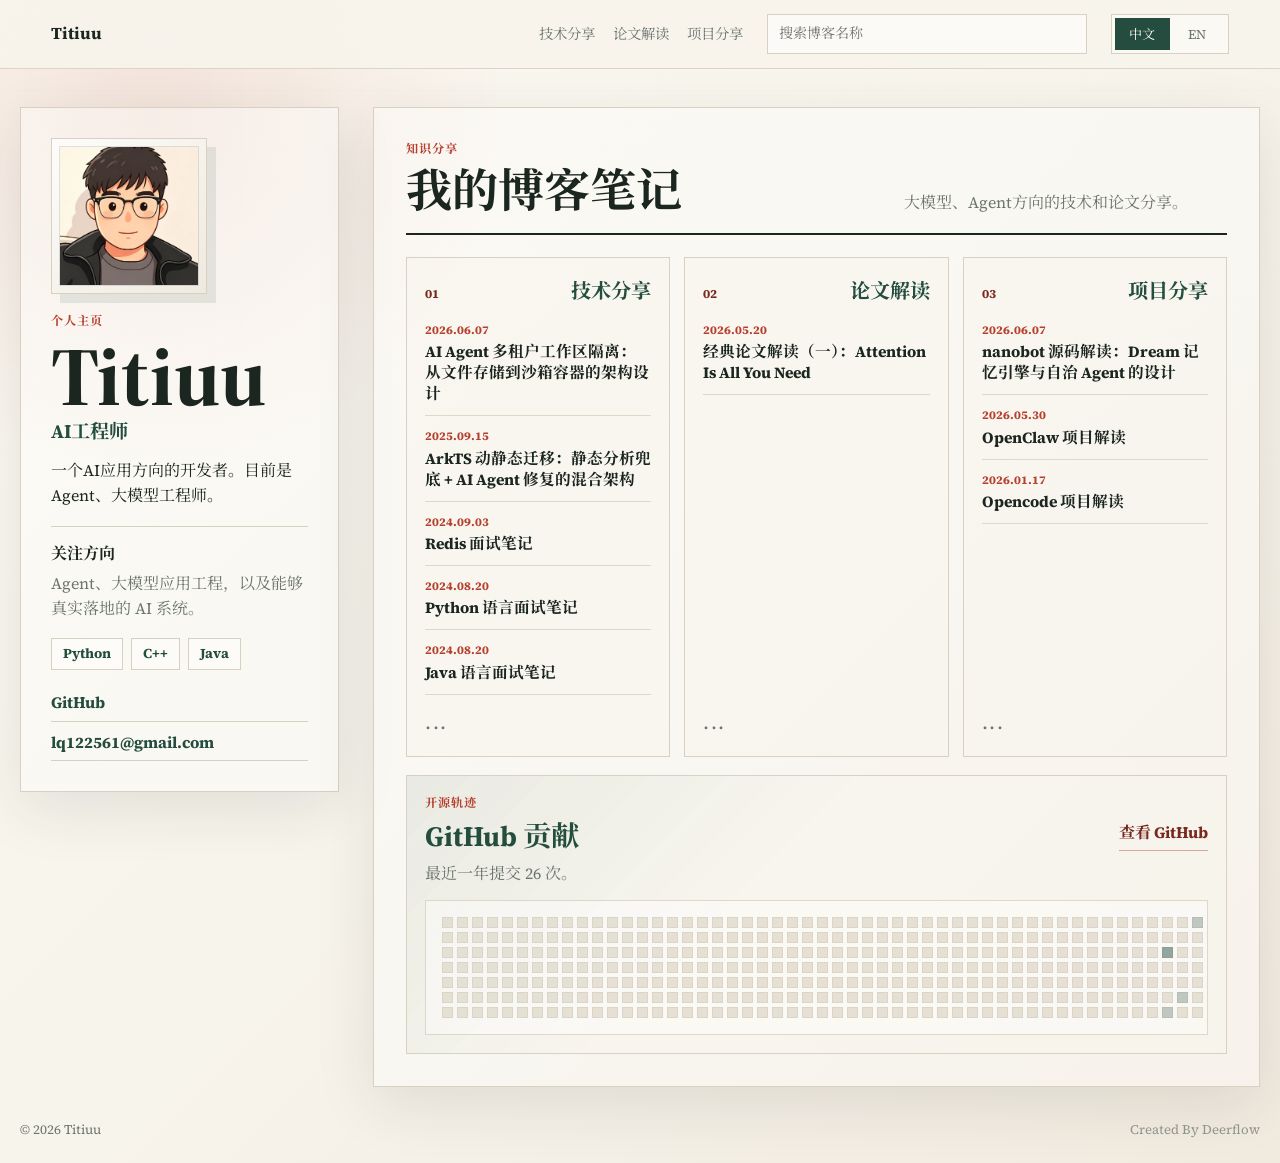
==== commit b37697a5: "refactor: replace GitHub CDN avatar with local image" ====
--- a/index.html
+++ b/index.html
@@ -46,7 +46,7 @@
     <main id="top" class="resume-layout">
       <aside class="profile-card" aria-labelledby="profile-title">
         <figure class="avatar-frame">
-          <img src="https://github.com/Titiuu.png?size=512" alt="Titiuu avatar" />
+          <img src="images/avatar.png" alt="Titiuu avatar" />
         </figure>
 
         <p class="eyebrow" data-i18n="profile.eyebrow">个人主页</p>
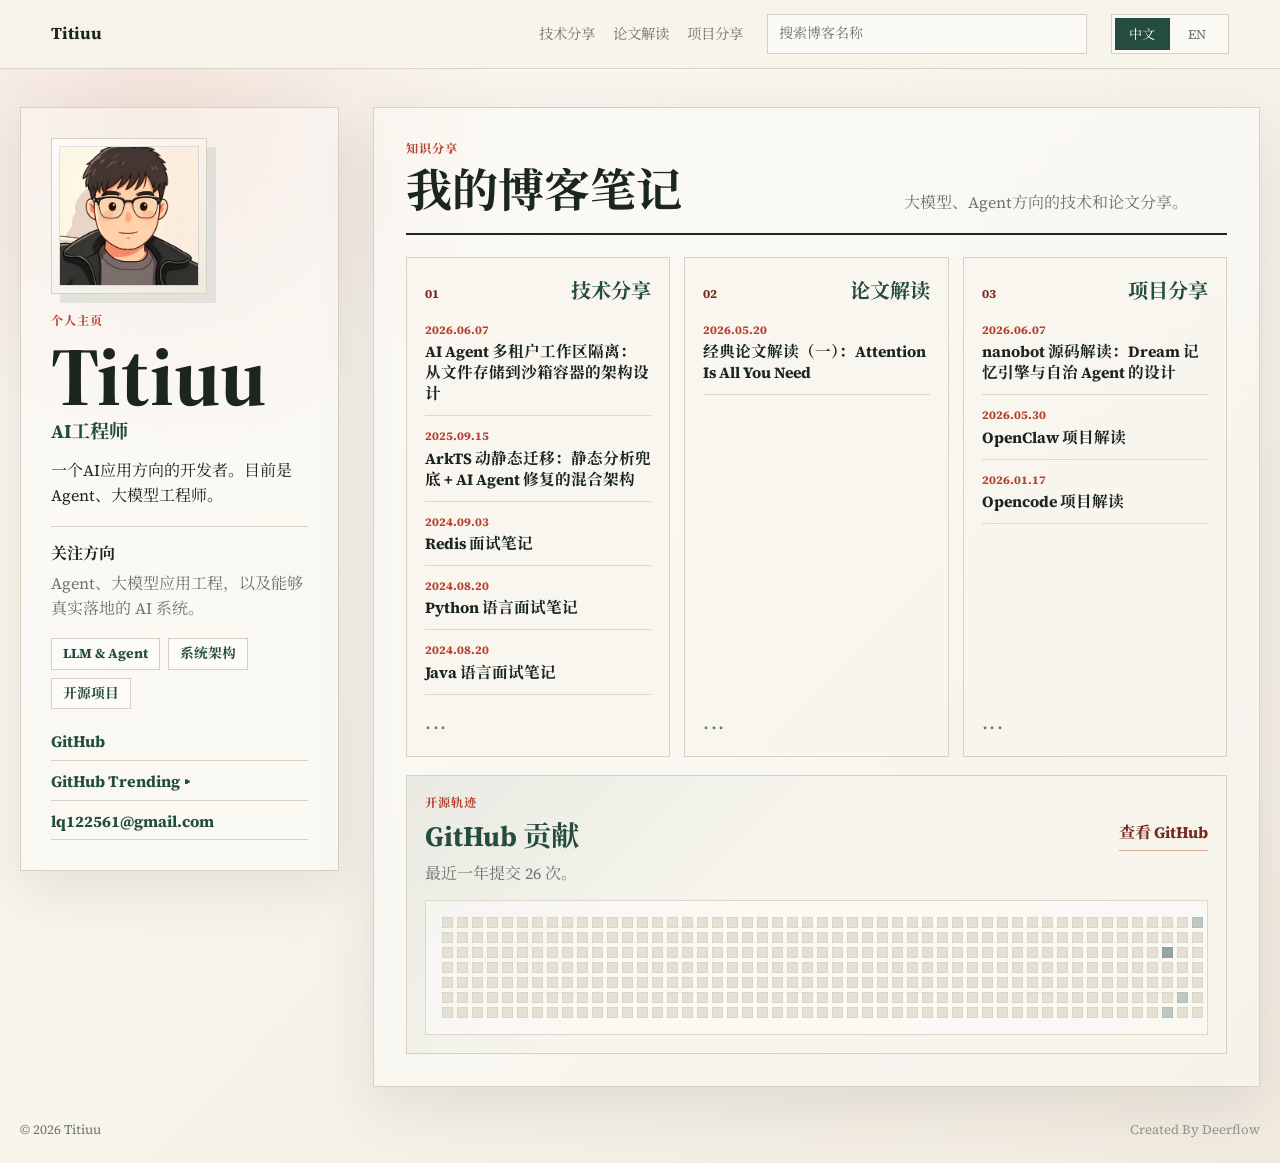
==== commit 26c0b589: "refactor: update skill tags to domain-focused labels LLM & Agent · 系统架构 · 开源项目" ====
--- a/index.html
+++ b/index.html
@@ -64,13 +64,14 @@
         </div>
 
         <div class="skills" aria-label="Skills">
-          <span>Python</span>
-          <span>C++</span>
-          <span>Java</span>
+          <span>LLM & Agent</span>
+          <span>系统架构</span>
+          <span>开源项目</span>
         </div>
 
         <div class="contact-links" aria-label="Contact links">
           <a href="https://github.com/Titiuu" target="_blank" rel="noreferrer">GitHub</a>
+          <a href="https://github.com/trending?since=weekly" target="_blank" rel="noreferrer">GitHub Trending ▸</a>
           <a href="mailto:lq122561@gmail.com">lq122561@gmail.com</a>
         </div>
       </aside>
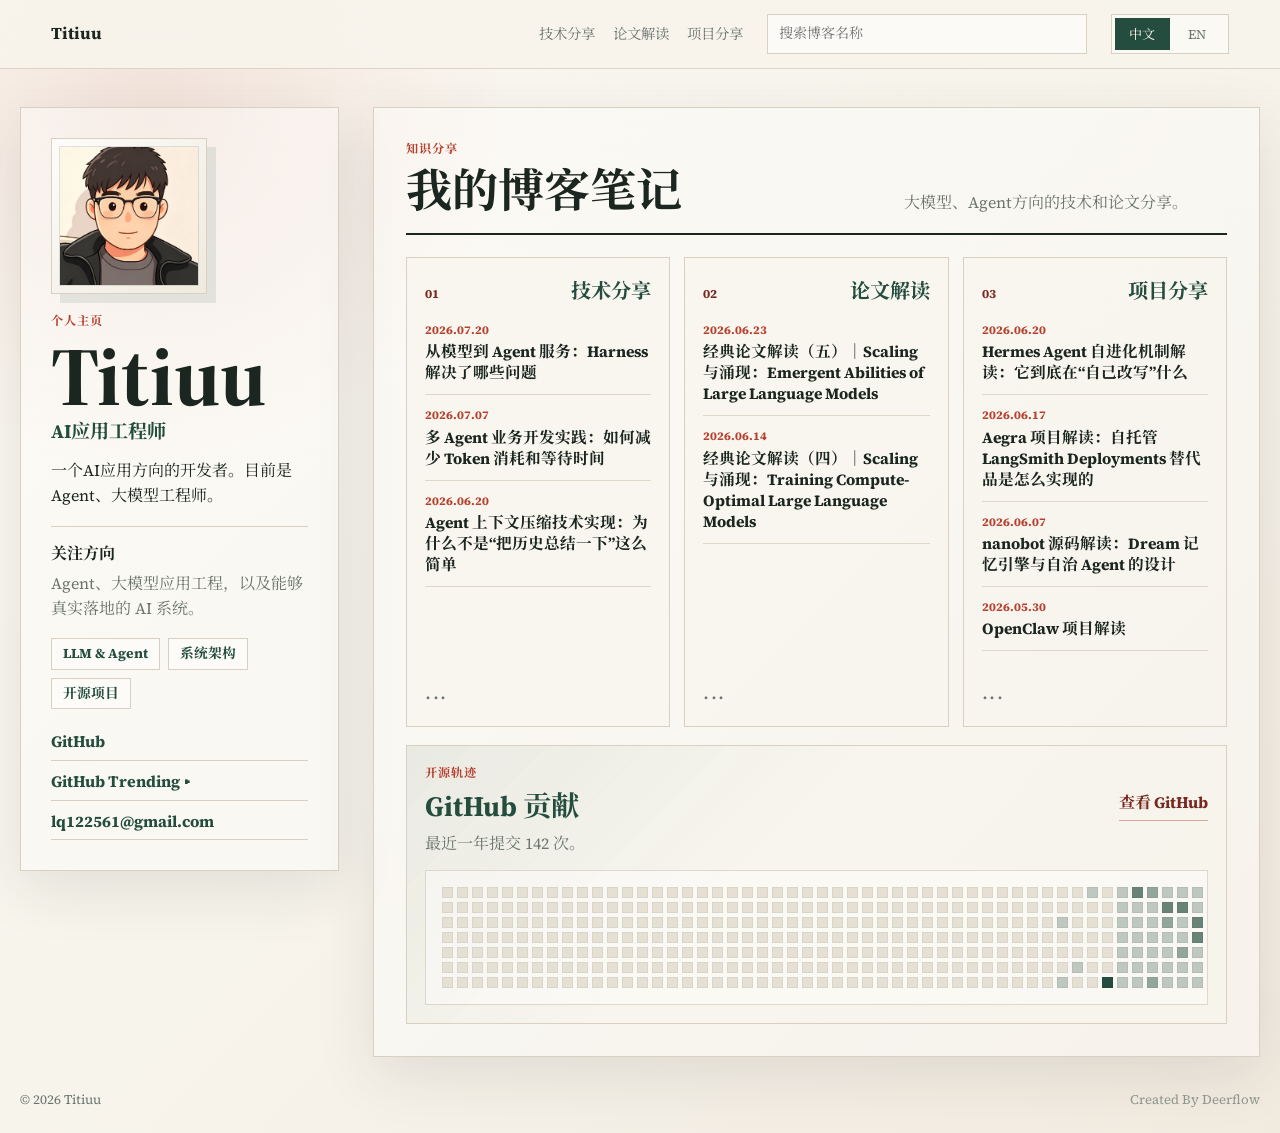
==== commit 708ab6e8: "fix: minor fix about role" ====
--- a/index.html
+++ b/index.html
@@ -7,7 +7,9 @@
       name="description"
       content="Titiuu 的个人主页，记录 AI Agent、大模型工程、论文解读、技术分享和项目实践。"
     />
-    <title>Titiuu | AI Engineer</title>
+    <title>Titiuu | AI Application Engineer</title>
+    <link rel="icon" type="image/png" sizes="32x32" href="favicon.png" />
+    <link rel="apple-touch-icon" sizes="180x180" href="apple-touch-icon.png" />
     <link rel="preconnect" href="https://fonts.googleapis.com" />
     <link rel="preconnect" href="https://fonts.gstatic.com" crossorigin />
     <link
@@ -51,7 +53,7 @@
 
         <p class="eyebrow" data-i18n="profile.eyebrow">个人主页</p>
         <h1 id="profile-title">Titiuu</h1>
-        <p class="role" data-i18n="profile.role">AI工程师</p>
+        <p class="role" data-i18n="profile.role">AI应用工程师</p>
         <p class="profile-summary" data-i18n="profile.summary">
           一个AI应用方向的开发者。目前是 Agent、大模型工程师。
         </p>
--- a/styles.css
+++ b/styles.css
@@ -341,7 +341,7 @@
 }
 
 .article-column {
-  min-height: 470px;
+  height: 470px;
   display: flex;
   flex-direction: column;
   padding: 18px;
@@ -370,10 +370,14 @@
 }
 
 .article-list {
-  display: grid;
+  flex: 1;
+  min-height: 0;
+  display: grid;
+  align-content: start;
   gap: 11px;
   margin-bottom: 0;
   padding-left: 0;
+  overflow: hidden;
   list-style: none;
 }
 
@@ -407,7 +411,6 @@
 }
 
 .more-mark {
-  margin-top: auto;
   padding-top: 12px;
   color: var(--muted);
   font-size: 1.25rem;
@@ -961,7 +964,12 @@
   }
 
   .article-column {
-    min-height: auto;
+    height: auto;
+  }
+
+  .article-list {
+    flex: none;
+    overflow: visible;
   }
 
   .site-footer {
